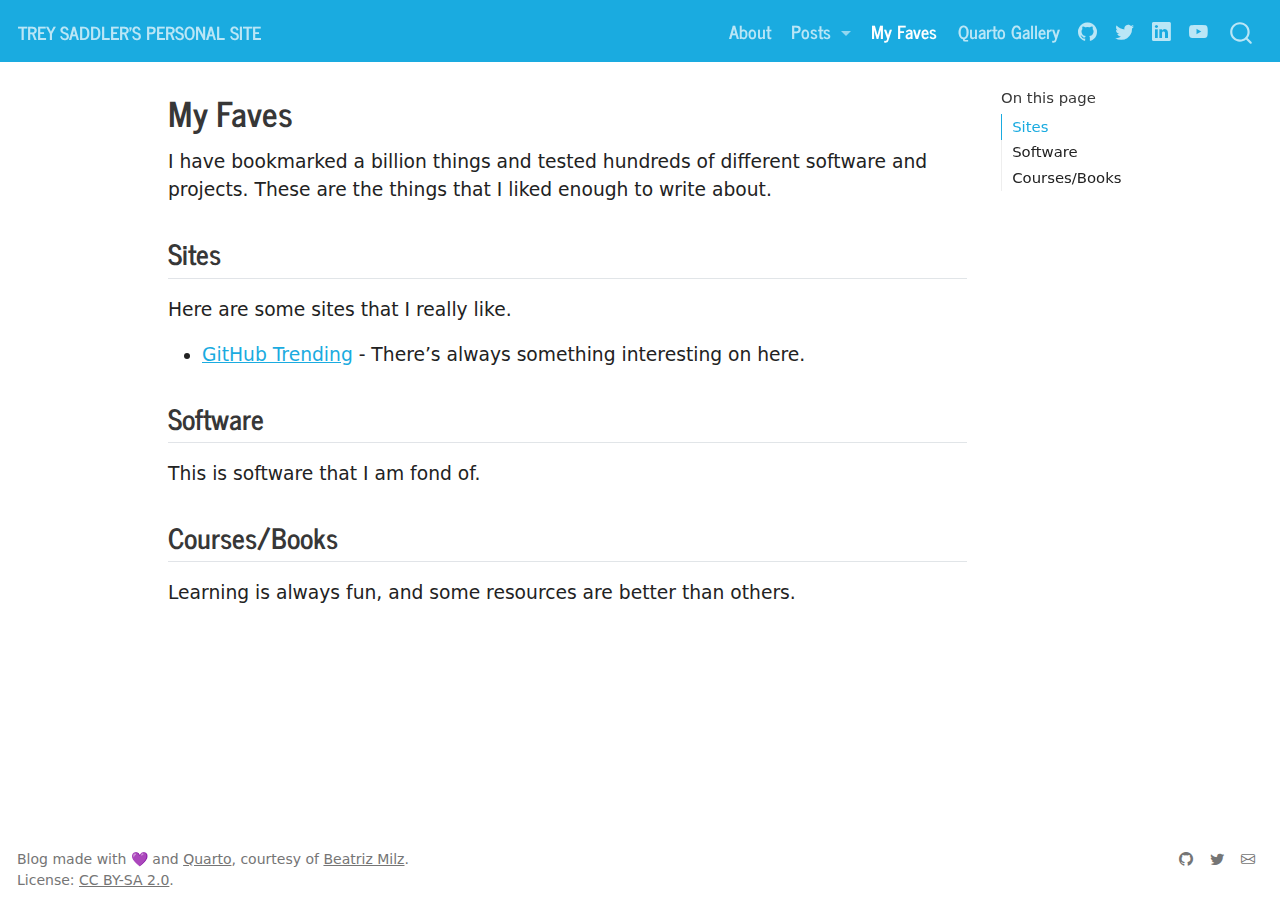
==== my-faves/index.html @ e0935f99 "Built site for gh-pages" ====
<!DOCTYPE html>
<html xmlns="http://www.w3.org/1999/xhtml" lang="en" xml:lang="en"><head>

<meta charset="utf-8">
<meta name="generator" content="quarto-1.3.353">

<meta name="viewport" content="width=device-width, initial-scale=1.0, user-scalable=yes">


<title>Trey Saddler’s Personal Site - My Faves</title>
<style>
code{white-space: pre-wrap;}
span.smallcaps{font-variant: small-caps;}
div.columns{display: flex; gap: min(4vw, 1.5em);}
div.column{flex: auto; overflow-x: auto;}
div.hanging-indent{margin-left: 1.5em; text-indent: -1.5em;}
ul.task-list{list-style: none;}
ul.task-list li input[type="checkbox"] {
  width: 0.8em;
  margin: 0 0.8em 0.2em -1em; /* quarto-specific, see https://github.com/quarto-dev/quarto-cli/issues/4556 */ 
  vertical-align: middle;
}
</style>


<script src="../site_libs/quarto-nav/quarto-nav.js"></script>
<script src="../site_libs/quarto-nav/headroom.min.js"></script>
<script src="../site_libs/clipboard/clipboard.min.js"></script>
<script src="../site_libs/quarto-search/autocomplete.umd.js"></script>
<script src="../site_libs/quarto-search/fuse.min.js"></script>
<script src="../site_libs/quarto-search/quarto-search.js"></script>
<meta name="quarto:offset" content="../">
<script src="../site_libs/quarto-html/quarto.js"></script>
<script src="../site_libs/quarto-html/popper.min.js"></script>
<script src="../site_libs/quarto-html/tippy.umd.min.js"></script>
<script src="../site_libs/quarto-html/anchor.min.js"></script>
<link href="../site_libs/quarto-html/tippy.css" rel="stylesheet">
<link href="../site_libs/quarto-html/quarto-syntax-highlighting.css" rel="stylesheet" id="quarto-text-highlighting-styles">
<script src="../site_libs/bootstrap/bootstrap.min.js"></script>
<link href="../site_libs/bootstrap/bootstrap-icons.css" rel="stylesheet">
<link href="../site_libs/bootstrap/bootstrap.min.css" rel="stylesheet" id="quarto-bootstrap" data-mode="light">
<script id="quarto-search-options" type="application/json">{
  "location": "navbar",
  "copy-button": false,
  "collapse-after": 3,
  "panel-placement": "end",
  "type": "overlay",
  "limit": 20,
  "language": {
    "search-no-results-text": "No results",
    "search-matching-documents-text": "matching documents",
    "search-copy-link-title": "Copy link to search",
    "search-hide-matches-text": "Hide additional matches",
    "search-more-match-text": "more match in this document",
    "search-more-matches-text": "more matches in this document",
    "search-clear-button-title": "Clear",
    "search-detached-cancel-button-title": "Cancel",
    "search-submit-button-title": "Submit"
  }
}</script>
<style>html{ scroll-behavior: smooth; }</style>


<link rel="stylesheet" href="../styles.css">
<meta name="twitter:title" content="Trey Saddler’s Personal Site - My Faves">
<meta name="twitter:description" content="">
<meta name="twitter:creator" content="@treysaddler">
<meta name="twitter:card" content="summary_large_image">
</head>

<body class="nav-fixed">

<div id="quarto-search-results"></div>
  <header id="quarto-header" class="headroom fixed-top">
    <nav class="navbar navbar-expand-lg navbar-dark ">
      <div class="navbar-container container-fluid">
      <div class="navbar-brand-container">
    <a class="navbar-brand" href="../index.html">
    <span class="navbar-title">Trey Saddler’s Personal Site</span>
    </a>
  </div>
            <div id="quarto-search" class="" title="Search"></div>
          <button class="navbar-toggler" type="button" data-bs-toggle="collapse" data-bs-target="#navbarCollapse" aria-controls="navbarCollapse" aria-expanded="false" aria-label="Toggle navigation" onclick="if (window.quartoToggleHeadroom) { window.quartoToggleHeadroom(); }">
  <span class="navbar-toggler-icon"></span>
</button>
          <div class="collapse navbar-collapse" id="navbarCollapse">
            <ul class="navbar-nav navbar-nav-scroll ms-auto">
  <li class="nav-item">
    <a class="nav-link" href="../about.html" rel="" target="">
 <span class="menu-text">About</span></a>
  </li>  
  <li class="nav-item dropdown ">
    <a class="nav-link dropdown-toggle" href="#" id="nav-menu-posts" role="button" data-bs-toggle="dropdown" aria-expanded="false" rel="" target="">
 <span class="menu-text">Posts</span>
    </a>
    <ul class="dropdown-menu dropdown-menu-end" aria-labelledby="nav-menu-posts">    
        <li>
    <a class="dropdown-item" href="../posts/index.html" rel="" target="">
 <span class="dropdown-text">All posts</span></a>
  </li>  
    </ul>
  </li>
  <li class="nav-item">
    <a class="nav-link active" href="../my-faves/index.html" rel="" target="" aria-current="page">
 <span class="menu-text">My Faves</span></a>
  </li>  
  <li class="nav-item">
    <a class="nav-link" href="../quarto.html" rel="" target="">
 <span class="menu-text">Quarto Gallery</span></a>
  </li>  
  <li class="nav-item compact">
    <a class="nav-link" href="https://github.com/tosaddler/personal-page" rel="" target=""><i class="bi bi-github" role="img">
</i> 
 <span class="menu-text"></span></a>
  </li>  
  <li class="nav-item compact">
    <a class="nav-link" href="https://twitter.com/TreySaddler" rel="" target=""><i class="bi bi-twitter" role="img">
</i> 
 <span class="menu-text"></span></a>
  </li>  
  <li class="nav-item compact">
    <a class="nav-link" href="https://www.linkedin.com/in/treysaddler/" rel="" target=""><i class="bi bi-linkedin" role="img">
</i> 
 <span class="menu-text"></span></a>
  </li>  
  <li class="nav-item compact">
    <a class="nav-link" href="https://www.youtube.com/c/TreySaddler" rel="" target=""><i class="bi bi-youtube" role="img">
</i> 
 <span class="menu-text"></span></a>
  </li>  
</ul>
            <div class="quarto-navbar-tools">
</div>
          </div> <!-- /navcollapse -->
      </div> <!-- /container-fluid -->
    </nav>
</header>
<!-- content -->
<div id="quarto-content" class="quarto-container page-columns page-rows-contents page-layout-article page-navbar">
<!-- sidebar -->
<!-- margin-sidebar -->
    <div id="quarto-margin-sidebar" class="sidebar margin-sidebar">
        <nav id="TOC" role="doc-toc" class="toc-active">
    <h2 id="toc-title">On this page</h2>
   
  <ul>
  <li><a href="#sites" id="toc-sites" class="nav-link active" data-scroll-target="#sites">Sites</a></li>
  <li><a href="#software" id="toc-software" class="nav-link" data-scroll-target="#software">Software</a></li>
  <li><a href="#coursesbooks" id="toc-coursesbooks" class="nav-link" data-scroll-target="#coursesbooks">Courses/Books</a></li>
  </ul>
</nav>
    </div>
<!-- main -->
<main class="content" id="quarto-document-content">

<header id="title-block-header" class="quarto-title-block default">
<div class="quarto-title">
<h1 class="title">My Faves</h1>
</div>



<div class="quarto-title-meta">

    
  
    
  </div>
  

</header>

<p>I have bookmarked a billion things and tested hundreds of different software and projects. These are the things that I liked enough to write about.</p>
<section id="sites" class="level2">
<h2 class="anchored" data-anchor-id="sites">Sites</h2>
<p>Here are some sites that I really like.</p>
<ul>
<li><a href="https://github.com/stars/tosaddler/lists/ai-tools">GitHub Trending</a> - There’s always something interesting on here.</li>
</ul>
</section>
<section id="software" class="level2">
<h2 class="anchored" data-anchor-id="software">Software</h2>
<p>This is software that I am fond of.</p>
</section>
<section id="coursesbooks" class="level2">
<h2 class="anchored" data-anchor-id="coursesbooks">Courses/Books</h2>
<p>Learning is always fun, and some resources are better than others.</p>


</section>

</main> <!-- /main -->
<script id="quarto-html-after-body" type="application/javascript">
window.document.addEventListener("DOMContentLoaded", function (event) {
  const toggleBodyColorMode = (bsSheetEl) => {
    const mode = bsSheetEl.getAttribute("data-mode");
    const bodyEl = window.document.querySelector("body");
    if (mode === "dark") {
      bodyEl.classList.add("quarto-dark");
      bodyEl.classList.remove("quarto-light");
    } else {
      bodyEl.classList.add("quarto-light");
      bodyEl.classList.remove("quarto-dark");
    }
  }
  const toggleBodyColorPrimary = () => {
    const bsSheetEl = window.document.querySelector("link#quarto-bootstrap");
    if (bsSheetEl) {
      toggleBodyColorMode(bsSheetEl);
    }
  }
  toggleBodyColorPrimary();  
  const icon = "";
  const anchorJS = new window.AnchorJS();
  anchorJS.options = {
    placement: 'right',
    icon: icon
  };
  anchorJS.add('.anchored');
  const isCodeAnnotation = (el) => {
    for (const clz of el.classList) {
      if (clz.startsWith('code-annotation-')) {                     
        return true;
      }
    }
    return false;
  }
  const clipboard = new window.ClipboardJS('.code-copy-button', {
    text: function(trigger) {
      const codeEl = trigger.previousElementSibling.cloneNode(true);
      for (const childEl of codeEl.children) {
        if (isCodeAnnotation(childEl)) {
          childEl.remove();
        }
      }
      return codeEl.innerText;
    }
  });
  clipboard.on('success', function(e) {
    // button target
    const button = e.trigger;
    // don't keep focus
    button.blur();
    // flash "checked"
    button.classList.add('code-copy-button-checked');
    var currentTitle = button.getAttribute("title");
    button.setAttribute("title", "Copied!");
    let tooltip;
    if (window.bootstrap) {
      button.setAttribute("data-bs-toggle", "tooltip");
      button.setAttribute("data-bs-placement", "left");
      button.setAttribute("data-bs-title", "Copied!");
      tooltip = new bootstrap.Tooltip(button, 
        { trigger: "manual", 
          customClass: "code-copy-button-tooltip",
          offset: [0, -8]});
      tooltip.show();    
    }
    setTimeout(function() {
      if (tooltip) {
        tooltip.hide();
        button.removeAttribute("data-bs-title");
        button.removeAttribute("data-bs-toggle");
        button.removeAttribute("data-bs-placement");
      }
      button.setAttribute("title", currentTitle);
      button.classList.remove('code-copy-button-checked');
    }, 1000);
    // clear code selection
    e.clearSelection();
  });
  function tippyHover(el, contentFn) {
    const config = {
      allowHTML: true,
      content: contentFn,
      maxWidth: 500,
      delay: 100,
      arrow: false,
      appendTo: function(el) {
          return el.parentElement;
      },
      interactive: true,
      interactiveBorder: 10,
      theme: 'quarto',
      placement: 'bottom-start'
    };
    window.tippy(el, config); 
  }
  const noterefs = window.document.querySelectorAll('a[role="doc-noteref"]');
  for (var i=0; i<noterefs.length; i++) {
    const ref = noterefs[i];
    tippyHover(ref, function() {
      // use id or data attribute instead here
      let href = ref.getAttribute('data-footnote-href') || ref.getAttribute('href');
      try { href = new URL(href).hash; } catch {}
      const id = href.replace(/^#\/?/, "");
      const note = window.document.getElementById(id);
      return note.innerHTML;
    });
  }
      let selectedAnnoteEl;
      const selectorForAnnotation = ( cell, annotation) => {
        let cellAttr = 'data-code-cell="' + cell + '"';
        let lineAttr = 'data-code-annotation="' +  annotation + '"';
        const selector = 'span[' + cellAttr + '][' + lineAttr + ']';
        return selector;
      }
      const selectCodeLines = (annoteEl) => {
        const doc = window.document;
        const targetCell = annoteEl.getAttribute("data-target-cell");
        const targetAnnotation = annoteEl.getAttribute("data-target-annotation");
        const annoteSpan = window.document.querySelector(selectorForAnnotation(targetCell, targetAnnotation));
        const lines = annoteSpan.getAttribute("data-code-lines").split(",");
        const lineIds = lines.map((line) => {
          return targetCell + "-" + line;
        })
        let top = null;
        let height = null;
        let parent = null;
        if (lineIds.length > 0) {
            //compute the position of the single el (top and bottom and make a div)
            const el = window.document.getElementById(lineIds[0]);
            top = el.offsetTop;
            height = el.offsetHeight;
            parent = el.parentElement.parentElement;
          if (lineIds.length > 1) {
            const lastEl = window.document.getElementById(lineIds[lineIds.length - 1]);
            const bottom = lastEl.offsetTop + lastEl.offsetHeight;
            height = bottom - top;
          }
          if (top !== null && height !== null && parent !== null) {
            // cook up a div (if necessary) and position it 
            let div = window.document.getElementById("code-annotation-line-highlight");
            if (div === null) {
              div = window.document.createElement("div");
              div.setAttribute("id", "code-annotation-line-highlight");
              div.style.position = 'absolute';
              parent.appendChild(div);
            }
            div.style.top = top - 2 + "px";
            div.style.height = height + 4 + "px";
            let gutterDiv = window.document.getElementById("code-annotation-line-highlight-gutter");
            if (gutterDiv === null) {
              gutterDiv = window.document.createElement("div");
              gutterDiv.setAttribute("id", "code-annotation-line-highlight-gutter");
              gutterDiv.style.position = 'absolute';
              const codeCell = window.document.getElementById(targetCell);
              const gutter = codeCell.querySelector('.code-annotation-gutter');
              gutter.appendChild(gutterDiv);
            }
            gutterDiv.style.top = top - 2 + "px";
            gutterDiv.style.height = height + 4 + "px";
          }
          selectedAnnoteEl = annoteEl;
        }
      };
      const unselectCodeLines = () => {
        const elementsIds = ["code-annotation-line-highlight", "code-annotation-line-highlight-gutter"];
        elementsIds.forEach((elId) => {
          const div = window.document.getElementById(elId);
          if (div) {
            div.remove();
          }
        });
        selectedAnnoteEl = undefined;
      };
      // Attach click handler to the DT
      const annoteDls = window.document.querySelectorAll('dt[data-target-cell]');
      for (const annoteDlNode of annoteDls) {
        annoteDlNode.addEventListener('click', (event) => {
          const clickedEl = event.target;
          if (clickedEl !== selectedAnnoteEl) {
            unselectCodeLines();
            const activeEl = window.document.querySelector('dt[data-target-cell].code-annotation-active');
            if (activeEl) {
              activeEl.classList.remove('code-annotation-active');
            }
            selectCodeLines(clickedEl);
            clickedEl.classList.add('code-annotation-active');
          } else {
            // Unselect the line
            unselectCodeLines();
            clickedEl.classList.remove('code-annotation-active');
          }
        });
      }
  const findCites = (el) => {
    const parentEl = el.parentElement;
    if (parentEl) {
      const cites = parentEl.dataset.cites;
      if (cites) {
        return {
          el,
          cites: cites.split(' ')
        };
      } else {
        return findCites(el.parentElement)
      }
    } else {
      return undefined;
    }
  };
  var bibliorefs = window.document.querySelectorAll('a[role="doc-biblioref"]');
  for (var i=0; i<bibliorefs.length; i++) {
    const ref = bibliorefs[i];
    const citeInfo = findCites(ref);
    if (citeInfo) {
      tippyHover(citeInfo.el, function() {
        var popup = window.document.createElement('div');
        citeInfo.cites.forEach(function(cite) {
          var citeDiv = window.document.createElement('div');
          citeDiv.classList.add('hanging-indent');
          citeDiv.classList.add('csl-entry');
          var biblioDiv = window.document.getElementById('ref-' + cite);
          if (biblioDiv) {
            citeDiv.innerHTML = biblioDiv.innerHTML;
          }
          popup.appendChild(citeDiv);
        });
        return popup.innerHTML;
      });
    }
  }
    var localhostRegex = new RegExp(/^(?:http|https):\/\/localhost\:?[0-9]*\//);
      var filterRegex = new RegExp("^(?:http:|https:)\/\/www\.treysaddler\.com\/**");
    var isInternal = (href) => {
        return filterRegex.test(href) || localhostRegex.test(href);
    }
    // Inspect non-navigation links and adorn them if external
 	var links = window.document.querySelectorAll('a[href]:not(.nav-link):not(.navbar-brand):not(.toc-action):not(.sidebar-link):not(.sidebar-item-toggle):not(.pagination-link):not(.no-external):not([aria-hidden]):not(.dropdown-item)');
    for (var i=0; i<links.length; i++) {
      const link = links[i];
      if (!isInternal(link.href)) {
          // target, if specified
          link.setAttribute("target", "_blank");
      }
    }
});
</script>
</div> <!-- /content -->
<footer class="footer">
  <div class="nav-footer">
    <div class="nav-footer-left">Blog made with 💜 and <a href="https://quarto.org/">Quarto</a>, courtesy of <a href="https://github.com/beatrizmilz/blog-en/">Beatriz Milz</a>. License: <a href="https://creativecommons.org/licenses/by-sa/2.0/">CC BY-SA 2.0</a>.</div>   
    <div class="nav-footer-center">
      &nbsp;
    </div>
    <div class="nav-footer-right">
      <ul class="footer-items list-unstyled">
    <li class="nav-item compact">
    <a class="nav-link" href="https://github.com/tosaddler/">
      <i class="bi bi-github" role="img">
</i> 
    </a>
  </li>  
    <li class="nav-item compact">
    <a class="nav-link" href="https://twitter.com/TreySaddler">
      <i class="bi bi-twitter" role="img">
</i> 
    </a>
  </li>  
    <li class="nav-item compact">
    <a class="nav-link" href="mailto:treyosaddler@gmail.com">
      <i class="bi bi-envelope" role="img">
</i> 
    </a>
  </li>  
</ul>
    </div>
  </div>
</footer>



<script src="../site_libs/quarto-html/zenscroll-min.js"></script>
</body></html>
---- site_libs/quarto-html/tippy.css ----
.tippy-box[data-animation=fade][data-state=hidden]{opacity:0}[data-tippy-root]{max-width:calc(100vw - 10px)}.tippy-box{position:relative;background-color:#333;color:#fff;border-radius:4px;font-size:14px;line-height:1.4;white-space:normal;outline:0;transition-property:transform,visibility,opacity}.tippy-box[data-placement^=top]>.tippy-arrow{bottom:0}.tippy-box[data-placement^=top]>.tippy-arrow:before{bottom:-7px;left:0;border-width:8px 8px 0;border-top-color:initial;transform-origin:center top}.tippy-box[data-placement^=bottom]>.tippy-arrow{top:0}.tippy-box[data-placement^=bottom]>.tippy-arrow:before{top:-7px;left:0;border-width:0 8px 8px;border-bottom-color:initial;transform-origin:center bottom}.tippy-box[data-placement^=left]>.tippy-arrow{right:0}.tippy-box[data-placement^=left]>.tippy-arrow:before{border-width:8px 0 8px 8px;border-left-color:initial;right:-7px;transform-origin:center left}.tippy-box[data-placement^=right]>.tippy-arrow{left:0}.tippy-box[data-placement^=right]>.tippy-arrow:before{left:-7px;border-width:8px 8px 8px 0;border-right-color:initial;transform-origin:center right}.tippy-box[data-inertia][data-state=visible]{transition-timing-function:cubic-bezier(.54,1.5,.38,1.11)}.tippy-arrow{width:16px;height:16px;color:#333}.tippy-arrow:before{content:"";position:absolute;border-color:transparent;border-style:solid}.tippy-content{position:relative;padding:5px 9px;z-index:1}
---- site_libs/quarto-html/quarto-syntax-highlighting.css ----
/* quarto syntax highlight colors */
:root {
  --quarto-hl-ot-color: #003B4F;
  --quarto-hl-at-color: #657422;
  --quarto-hl-ss-color: #20794D;
  --quarto-hl-an-color: #5E5E5E;
  --quarto-hl-fu-color: #4758AB;
  --quarto-hl-st-color: #20794D;
  --quarto-hl-cf-color: #003B4F;
  --quarto-hl-op-color: #5E5E5E;
  --quarto-hl-er-color: #AD0000;
  --quarto-hl-bn-color: #AD0000;
  --quarto-hl-al-color: #AD0000;
  --quarto-hl-va-color: #111111;
  --quarto-hl-bu-color: inherit;
  --quarto-hl-ex-color: inherit;
  --quarto-hl-pp-color: #AD0000;
  --quarto-hl-in-color: #5E5E5E;
  --quarto-hl-vs-color: #20794D;
  --quarto-hl-wa-color: #5E5E5E;
  --quarto-hl-do-color: #5E5E5E;
  --quarto-hl-im-color: #00769E;
  --quarto-hl-ch-color: #20794D;
  --quarto-hl-dt-color: #AD0000;
  --quarto-hl-fl-color: #AD0000;
  --quarto-hl-co-color: #5E5E5E;
  --quarto-hl-cv-color: #5E5E5E;
  --quarto-hl-cn-color: #8f5902;
  --quarto-hl-sc-color: #5E5E5E;
  --quarto-hl-dv-color: #AD0000;
  --quarto-hl-kw-color: #003B4F;
}

/* other quarto variables */
:root {
  --quarto-font-monospace: SFMono-Regular, Menlo, Monaco, Consolas, "Liberation Mono", "Courier New", monospace;
}

pre > code.sourceCode > span {
  color: #003B4F;
}

code span {
  color: #003B4F;
}

code.sourceCode > span {
  color: #003B4F;
}

div.sourceCode,
div.sourceCode pre.sourceCode {
  color: #003B4F;
}

code span.ot {
  color: #003B4F;
  font-style: inherit;
}

code span.at {
  color: #657422;
  font-style: inherit;
}

code span.ss {
  color: #20794D;
  font-style: inherit;
}

code span.an {
  color: #5E5E5E;
  font-style: inherit;
}

code span.fu {
  color: #4758AB;
  font-style: inherit;
}

code span.st {
  color: #20794D;
  font-style: inherit;
}

code span.cf {
  color: #003B4F;
  font-style: inherit;
}

code span.op {
  color: #5E5E5E;
  font-style: inherit;
}

code span.er {
  color: #AD0000;
  font-style: inherit;
}

code span.bn {
  color: #AD0000;
  font-style: inherit;
}

code span.al {
  color: #AD0000;
  font-style: inherit;
}

code span.va {
  color: #111111;
  font-style: inherit;
}

code span.bu {
  font-style: inherit;
}

code span.ex {
  font-style: inherit;
}

code span.pp {
  color: #AD0000;
  font-style: inherit;
}

code span.in {
  color: #5E5E5E;
  font-style: inherit;
}

code span.vs {
  color: #20794D;
  font-style: inherit;
}

code span.wa {
  color: #5E5E5E;
  font-style: italic;
}

code span.do {
  color: #5E5E5E;
  font-style: italic;
}

code span.im {
  color: #00769E;
  font-style: inherit;
}

code span.ch {
  color: #20794D;
  font-style: inherit;
}

code span.dt {
  color: #AD0000;
  font-style: inherit;
}

code span.fl {
  color: #AD0000;
  font-style: inherit;
}

code span.co {
  color: #5E5E5E;
  font-style: inherit;
}

code span.cv {
  color: #5E5E5E;
  font-style: italic;
}

code span.cn {
  color: #8f5902;
  font-style: inherit;
}

code span.sc {
  color: #5E5E5E;
  font-style: inherit;
}

code span.dv {
  color: #AD0000;
  font-style: inherit;
}

code span.kw {
  color: #003B4F;
  font-style: inherit;
}

.prevent-inlining {
  content: "</";
}

/*# sourceMappingURL=debc5d5d77c3f9108843748ff7464032.css.map */
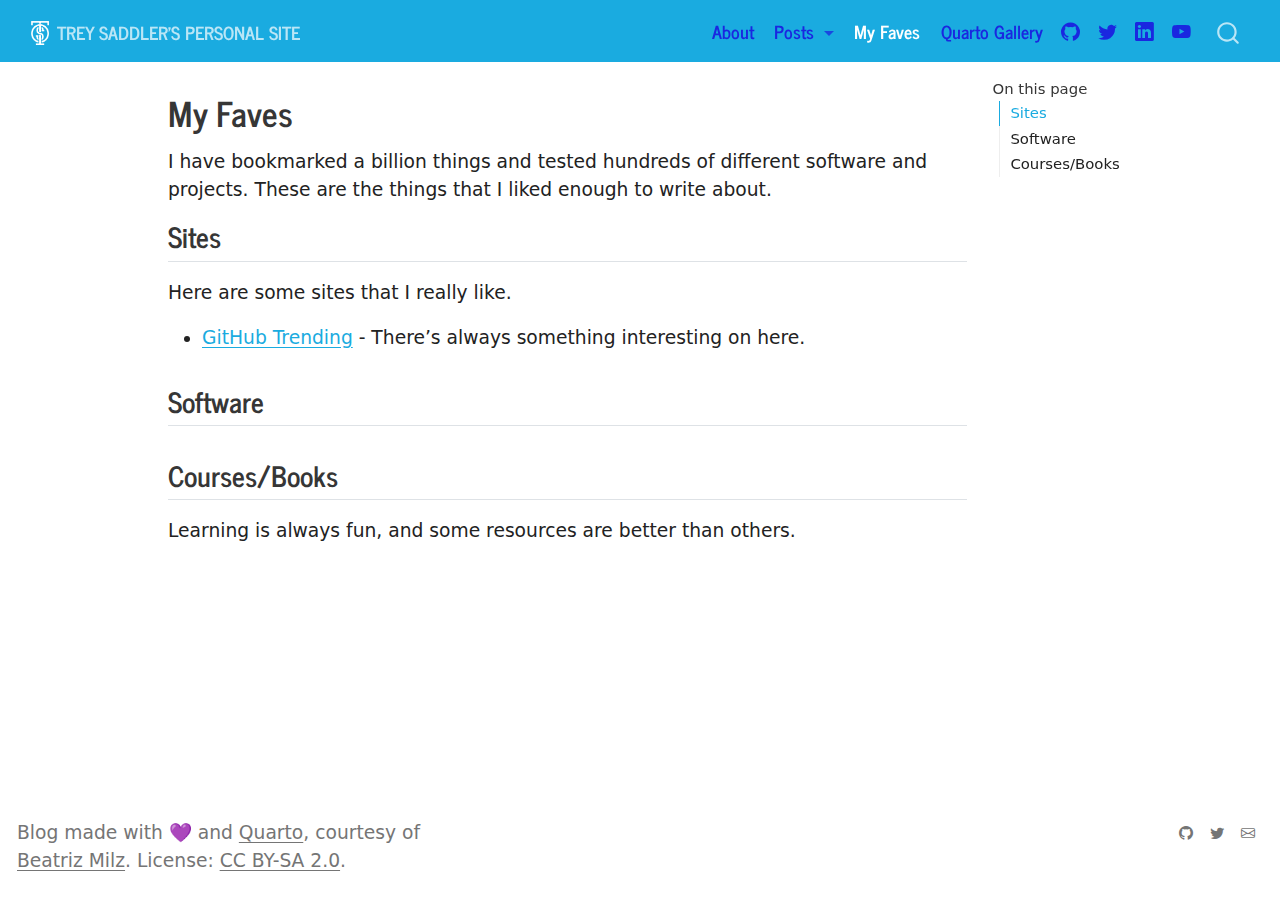
==== commit 58a876ec: "Built site for gh-pages" ====
--- a/my-faves/index.html
+++ b/my-faves/index.html
@@ -2,7 +2,7 @@
 <html xmlns="http://www.w3.org/1999/xhtml" lang="en" xml:lang="en"><head>
 
 <meta charset="utf-8">
-<meta name="generator" content="quarto-1.3.353">
+<meta name="generator" content="quarto-1.4.367">
 
 <meta name="viewport" content="width=device-width, initial-scale=1.0, user-scalable=yes">
 
@@ -30,6 +30,7 @@
 <script src="../site_libs/quarto-search/fuse.min.js"></script>
 <script src="../site_libs/quarto-search/quarto-search.js"></script>
 <meta name="quarto:offset" content="../">
+<link href="../src/blue_logo.png" rel="icon" type="image/png">
 <script src="../site_libs/quarto-html/quarto.js"></script>
 <script src="../site_libs/quarto-html/popper.min.js"></script>
 <script src="../site_libs/quarto-html/tippy.umd.min.js"></script>
@@ -46,6 +47,12 @@
   "panel-placement": "end",
   "type": "overlay",
   "limit": 20,
+  "keyboard-shortcut": [
+    "f",
+    "/",
+    "s"
+  ],
+  "show-item-context": false,
   "language": {
     "search-no-results-text": "No results",
     "search-matching-documents-text": "matching documents",
@@ -55,9 +62,19 @@
     "search-more-matches-text": "more matches in this document",
     "search-clear-button-title": "Clear",
     "search-detached-cancel-button-title": "Cancel",
-    "search-submit-button-title": "Submit"
+    "search-submit-button-title": "Submit",
+    "search-label": "Search"
   }
 }</script>
+<script async="" src="https://www.googletagmanager.com/gtag/js?id=G-0ZGVESP61C"></script>
+
+<script type="text/javascript">
+
+window.dataLayer = window.dataLayer || [];
+function gtag(){dataLayer.push(arguments);}
+gtag('js', new Date());
+gtag('config', 'G-0ZGVESP61C', { 'anonymize_ip': true});
+</script>
 <style>html{ scroll-behavior: smooth; }</style>
 
 
@@ -74,7 +91,10 @@
   <header id="quarto-header" class="headroom fixed-top">
     <nav class="navbar navbar-expand-lg navbar-dark ">
       <div class="navbar-container container-fluid">
-      <div class="navbar-brand-container">
+      <div class="navbar-brand-container mx-auto">
+    <a href="../index.html" class="navbar-brand navbar-brand-logo">
+    <img src="../src/white_logo.png" alt="" class="navbar-logo">
+    </a>
     <a class="navbar-brand" href="../index.html">
     <span class="navbar-title">Trey Saddler’s Personal Site</span>
     </a>
@@ -86,52 +106,52 @@
           <div class="collapse navbar-collapse" id="navbarCollapse">
             <ul class="navbar-nav navbar-nav-scroll ms-auto">
   <li class="nav-item">
-    <a class="nav-link" href="../about.html" rel="" target="">
- <span class="menu-text">About</span></a>
+    <a class="nav-link" href="../about.html"> 
+<span class="menu-text">About</span></a>
   </li>  
   <li class="nav-item dropdown ">
-    <a class="nav-link dropdown-toggle" href="#" id="nav-menu-posts" role="button" data-bs-toggle="dropdown" aria-expanded="false" rel="" target="">
+    <a class="nav-link dropdown-toggle" href="#" id="nav-menu-posts" role="button" data-bs-toggle="dropdown" aria-expanded="false">
  <span class="menu-text">Posts</span>
     </a>
     <ul class="dropdown-menu dropdown-menu-end" aria-labelledby="nav-menu-posts">    
         <li>
-    <a class="dropdown-item" href="../posts/index.html" rel="" target="">
+    <a class="dropdown-item" href="../posts/index.html">
  <span class="dropdown-text">All posts</span></a>
   </li>  
     </ul>
   </li>
   <li class="nav-item">
-    <a class="nav-link active" href="../my-faves/index.html" rel="" target="" aria-current="page">
- <span class="menu-text">My Faves</span></a>
+    <a class="nav-link active" href="../my-faves/index.html" aria-current="page"> 
+<span class="menu-text">My Faves</span></a>
   </li>  
   <li class="nav-item">
-    <a class="nav-link" href="../quarto.html" rel="" target="">
- <span class="menu-text">Quarto Gallery</span></a>
+    <a class="nav-link" href="../quarto.html"> 
+<span class="menu-text">Quarto Gallery</span></a>
   </li>  
   <li class="nav-item compact">
-    <a class="nav-link" href="https://github.com/tosaddler/personal-page" rel="" target=""><i class="bi bi-github" role="img">
+    <a class="nav-link" href="https://github.com/tosaddler/personal-page"> <i class="bi bi-github" role="img">
 </i> 
- <span class="menu-text"></span></a>
+<span class="menu-text"></span></a>
   </li>  
   <li class="nav-item compact">
-    <a class="nav-link" href="https://twitter.com/TreySaddler" rel="" target=""><i class="bi bi-twitter" role="img">
+    <a class="nav-link" href="https://twitter.com/TreySaddler"> <i class="bi bi-twitter" role="img">
 </i> 
- <span class="menu-text"></span></a>
+<span class="menu-text"></span></a>
   </li>  
   <li class="nav-item compact">
-    <a class="nav-link" href="https://www.linkedin.com/in/treysaddler/" rel="" target=""><i class="bi bi-linkedin" role="img">
+    <a class="nav-link" href="https://www.linkedin.com/in/treysaddler/"> <i class="bi bi-linkedin" role="img">
 </i> 
- <span class="menu-text"></span></a>
+<span class="menu-text"></span></a>
   </li>  
   <li class="nav-item compact">
-    <a class="nav-link" href="https://www.youtube.com/c/TreySaddler" rel="" target=""><i class="bi bi-youtube" role="img">
+    <a class="nav-link" href="https://www.youtube.com/c/TreySaddler"> <i class="bi bi-youtube" role="img">
 </i> 
- <span class="menu-text"></span></a>
+<span class="menu-text"></span></a>
   </li>  
 </ul>
-            <div class="quarto-navbar-tools">
+          </div> <!-- /navcollapse -->
+          <div class="quarto-navbar-tools">
 </div>
-          </div> <!-- /navcollapse -->
       </div> <!-- /container-fluid -->
     </nav>
 </header>
@@ -168,6 +188,7 @@
   </div>
   
 
+
 </header>
 
 <p>I have bookmarked a billion things and tested hundreds of different software and projects. These are the things that I liked enough to write about.</p>
@@ -175,12 +196,11 @@
 <h2 class="anchored" data-anchor-id="sites">Sites</h2>
 <p>Here are some sites that I really like.</p>
 <ul>
-<li><a href="https://github.com/stars/tosaddler/lists/ai-tools">GitHub Trending</a> - There’s always something interesting on here.</li>
+<li><a href="https://github.com/trending">GitHub Trending</a> - There’s always something interesting on here.</li>
 </ul>
 </section>
 <section id="software" class="level2">
 <h2 class="anchored" data-anchor-id="software">Software</h2>
-<p>This is software that I am fond of.</p>
 </section>
 <section id="coursesbooks" class="level2">
 <h2 class="anchored" data-anchor-id="coursesbooks">Courses/Books</h2>
@@ -269,10 +289,9 @@
     // clear code selection
     e.clearSelection();
   });
-  function tippyHover(el, contentFn) {
+  function tippyHover(el, contentFn, onTriggerFn, onUntriggerFn) {
     const config = {
       allowHTML: true,
-      content: contentFn,
       maxWidth: 500,
       delay: 100,
       arrow: false,
@@ -282,8 +301,17 @@
       interactive: true,
       interactiveBorder: 10,
       theme: 'quarto',
-      placement: 'bottom-start'
+      placement: 'bottom-start',
     };
+    if (contentFn) {
+      config.content = contentFn;
+    }
+    if (onTriggerFn) {
+      config.onTrigger = onTriggerFn;
+    }
+    if (onUntriggerFn) {
+      config.onUntrigger = onUntriggerFn;
+    }
     window.tippy(el, config); 
   }
   const noterefs = window.document.querySelectorAll('a[role="doc-noteref"]');
@@ -296,6 +324,81 @@
       const id = href.replace(/^#\/?/, "");
       const note = window.document.getElementById(id);
       return note.innerHTML;
+    });
+  }
+  const xrefs = window.document.querySelectorAll('a.quarto-xref');
+  const processXRef = (id, note) => {
+    // Strip column container classes
+    const stripColumnClz = (el) => {
+      el.classList.remove("page-full", "page-columns");
+      if (el.children) {
+        for (const child of el.children) {
+          stripColumnClz(child);
+        }
+      }
+    }
+    stripColumnClz(note)
+    if (id.startsWith('sec-')) {
+      // Special case sections, only their first couple elements
+      const container = document.createElement("div");
+      if (note.children && note.children.length > 2) {
+        for (let i = 0; i < 2; i++) {
+          container.appendChild(note.children[i].cloneNode(true));
+        }
+        return container.innerHTML
+      } else {
+        return note.innerHTML;
+      }
+    } else {
+      // Remove any anchor links if they are present
+      const anchorLink = note.querySelector('a.anchorjs-link');
+      if (anchorLink) {
+        anchorLink.remove();
+      }
+      return note.innerHTML;
+    }
+  }
+  for (var i=0; i<xrefs.length; i++) {
+    const xref = xrefs[i];
+    tippyHover(xref, undefined, function(instance) {
+      instance.disable();
+      let url = xref.getAttribute('href');
+      let hash = undefined; 
+      if (url.startsWith('#')) {
+        hash = url;
+      } else {
+        try { hash = new URL(url).hash; } catch {}
+      }
+      if (hash) {
+        const id = hash.replace(/^#\/?/, "");
+        const note = window.document.getElementById(id);
+        if (note !== null) {
+          try {
+            const html = processXRef(id, note.cloneNode(true));
+            instance.setContent(html);
+          } finally {
+            instance.enable();
+            instance.show();
+          }
+        } else {
+          // See if we can fetch this
+          fetch(url.split('#')[0])
+          .then(res => res.text())
+          .then(html => {
+            const parser = new DOMParser();
+            const htmlDoc = parser.parseFromString(html, "text/html");
+            const note = htmlDoc.getElementById(id);
+            if (note !== null) {
+              const html = processXRef(id, note);
+              instance.setContent(html);
+            } 
+          }).finally(() => {
+            instance.enable();
+            instance.show();
+          });
+        }
+      }
+    }, function(instance) {
     });
   }
       let selectedAnnoteEl;
@@ -339,6 +442,7 @@
             }
             div.style.top = top - 2 + "px";
             div.style.height = height + 4 + "px";
+            div.style.left = 0;
             let gutterDiv = window.document.getElementById("code-annotation-line-highlight-gutter");
             if (gutterDiv === null) {
               gutterDiv = window.document.createElement("div");
@@ -364,6 +468,33 @@
         });
         selectedAnnoteEl = undefined;
       };
+        // Handle positioning of the toggle
+    window.addEventListener(
+      "resize",
+      throttle(() => {
+        console.log("RESIZE");
+        elRect = undefined;
+        if (selectedAnnoteEl) {
+          selectCodeLines(selectedAnnoteEl);
+        }
+      }, 10)
+    );
+    function throttle(fn, ms) {
+    let throttle = false;
+    let timer;
+      return (...args) => {
+        if(!throttle) { // first call gets through
+            fn.apply(this, args);
+            throttle = true;
+        } else { // all the others get throttled
+            if(timer) clearTimeout(timer); // cancel #2
+            timer = setTimeout(() => {
+              fn.apply(this, args);
+              timer = throttle = false;
+            }, ms);
+        }
+      };
+    }
       // Attach click handler to the DT
       const annoteDls = window.document.querySelectorAll('dt[data-target-cell]');
       for (const annoteDlNode of annoteDls) {
@@ -427,7 +558,7 @@
         return filterRegex.test(href) || localhostRegex.test(href);
     }
     // Inspect non-navigation links and adorn them if external
- 	var links = window.document.querySelectorAll('a[href]:not(.nav-link):not(.navbar-brand):not(.toc-action):not(.sidebar-link):not(.sidebar-item-toggle):not(.pagination-link):not(.no-external):not([aria-hidden]):not(.dropdown-item)');
+ 	var links = window.document.querySelectorAll('a[href]:not(.nav-link):not(.navbar-brand):not(.toc-action):not(.sidebar-link):not(.sidebar-item-toggle):not(.pagination-link):not(.no-external):not([aria-hidden]):not(.dropdown-item):(.quarto-navigation-tool)');
     for (var i=0; i<links.length; i++) {
       const link = links[i];
       if (!isInternal(link.href)) {
@@ -440,7 +571,9 @@
 </div> <!-- /content -->
 <footer class="footer">
   <div class="nav-footer">
-    <div class="nav-footer-left">Blog made with 💜 and <a href="https://quarto.org/">Quarto</a>, courtesy of <a href="https://github.com/beatrizmilz/blog-en/">Beatriz Milz</a>. License: <a href="https://creativecommons.org/licenses/by-sa/2.0/">CC BY-SA 2.0</a>.</div>   
+    <div class="nav-footer-left">
+<p>Blog made with 💜 and <a href="https://quarto.org/">Quarto</a>, courtesy of <a href="https://github.com/beatrizmilz/blog-en/">Beatriz Milz</a>. License: <a href="https://creativecommons.org/licenses/by-sa/2.0/">CC BY-SA 2.0</a>.</p>
+</div>   
     <div class="nav-footer-center">
       &nbsp;
     </div>
@@ -471,5 +604,6 @@
 
 
 
+
 <script src="../site_libs/quarto-html/zenscroll-min.js"></script>
 </body></html>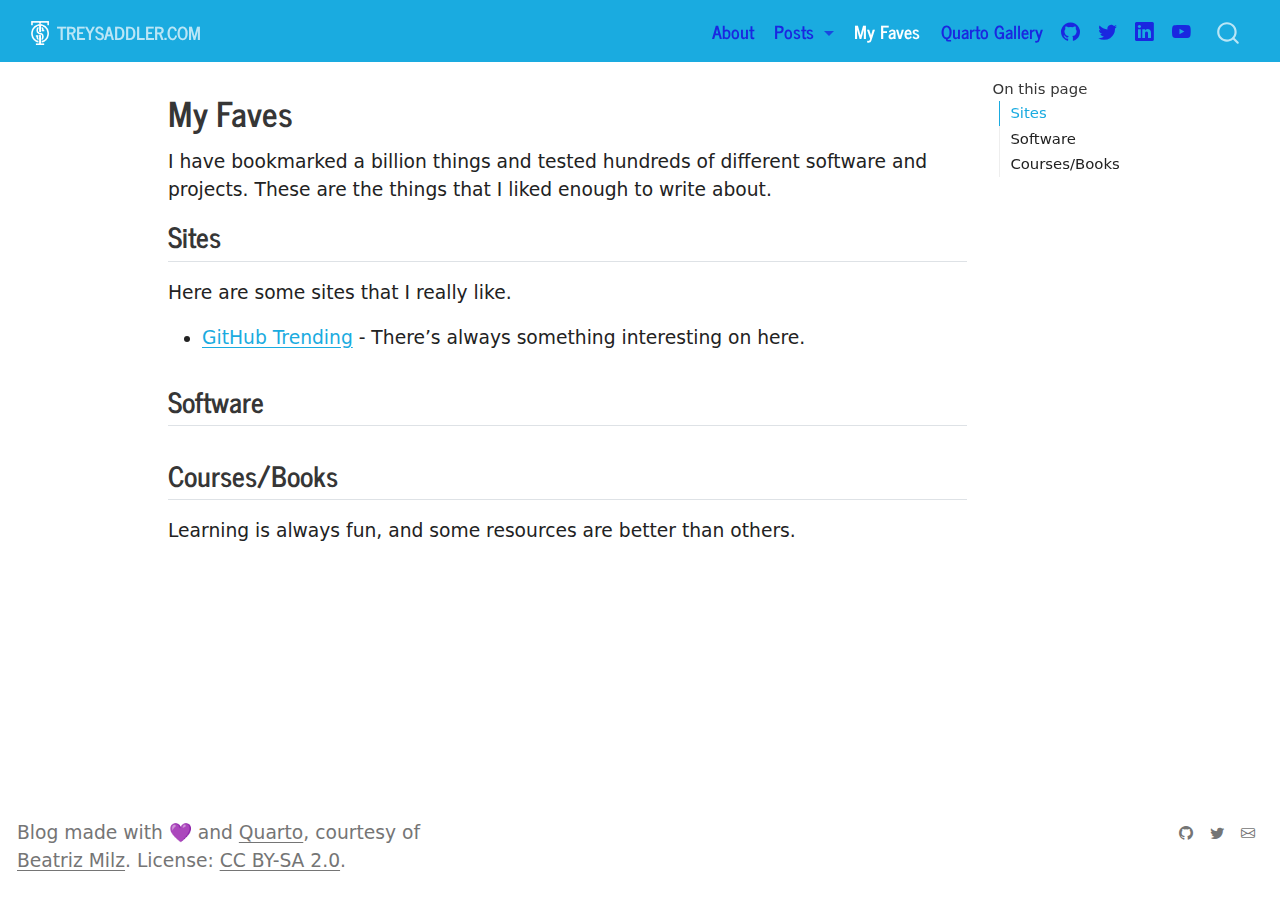
==== commit 22f959a2: "Built site for gh-pages" ====
--- a/my-faves/index.html
+++ b/my-faves/index.html
@@ -7,7 +7,7 @@
 <meta name="viewport" content="width=device-width, initial-scale=1.0, user-scalable=yes">
 
 
-<title>Trey Saddler’s Personal Site - My Faves</title>
+<title>TreySaddler.com - My Faves</title>
 <style>
 code{white-space: pre-wrap;}
 span.smallcaps{font-variant: small-caps;}
@@ -79,7 +79,7 @@
 
 
 <link rel="stylesheet" href="../styles.css">
-<meta name="twitter:title" content="Trey Saddler’s Personal Site - My Faves">
+<meta name="twitter:title" content="TreySaddler.com - My Faves">
 <meta name="twitter:description" content="">
 <meta name="twitter:creator" content="@treysaddler">
 <meta name="twitter:card" content="summary_large_image">
@@ -96,7 +96,7 @@
     <img src="../src/white_logo.png" alt="" class="navbar-logo">
     </a>
     <a class="navbar-brand" href="../index.html">
-    <span class="navbar-title">Trey Saddler’s Personal Site</span>
+    <span class="navbar-title">TreySaddler.com</span>
     </a>
   </div>
             <div id="quarto-search" class="" title="Search"></div>
